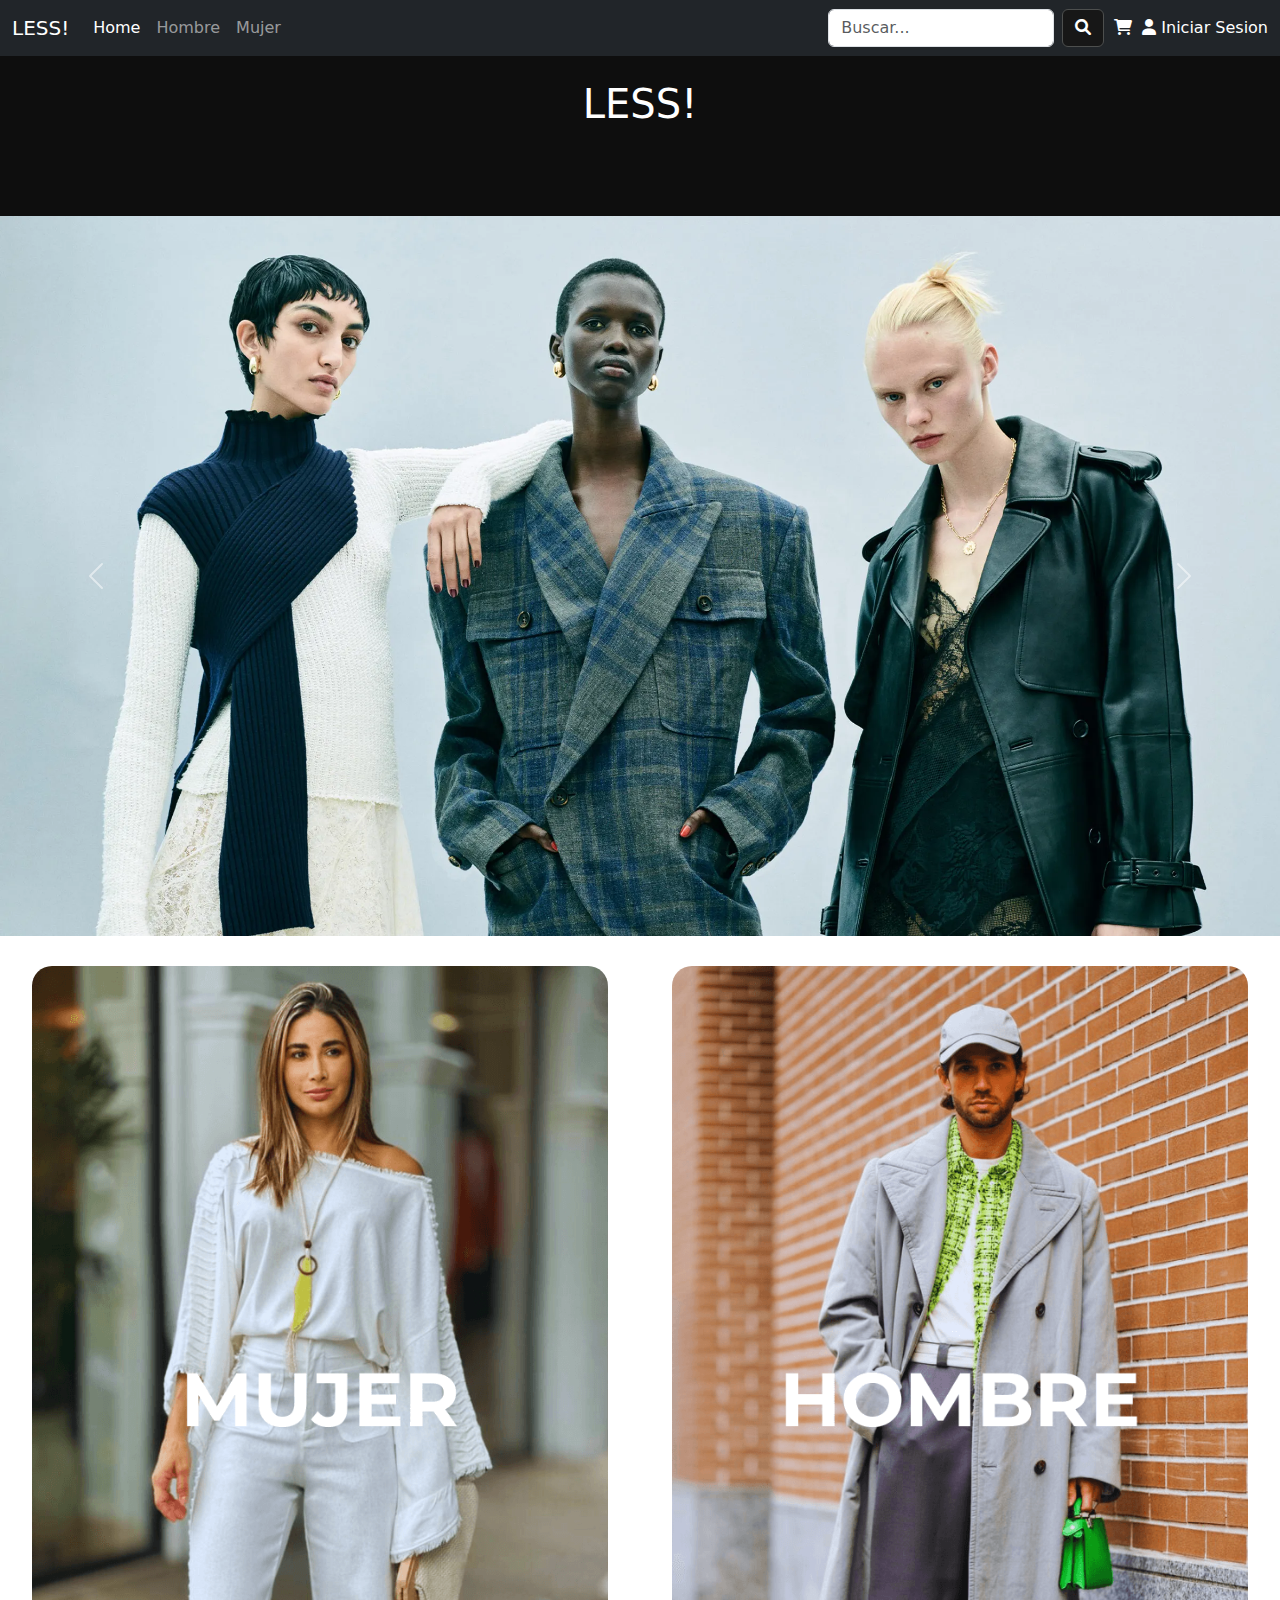
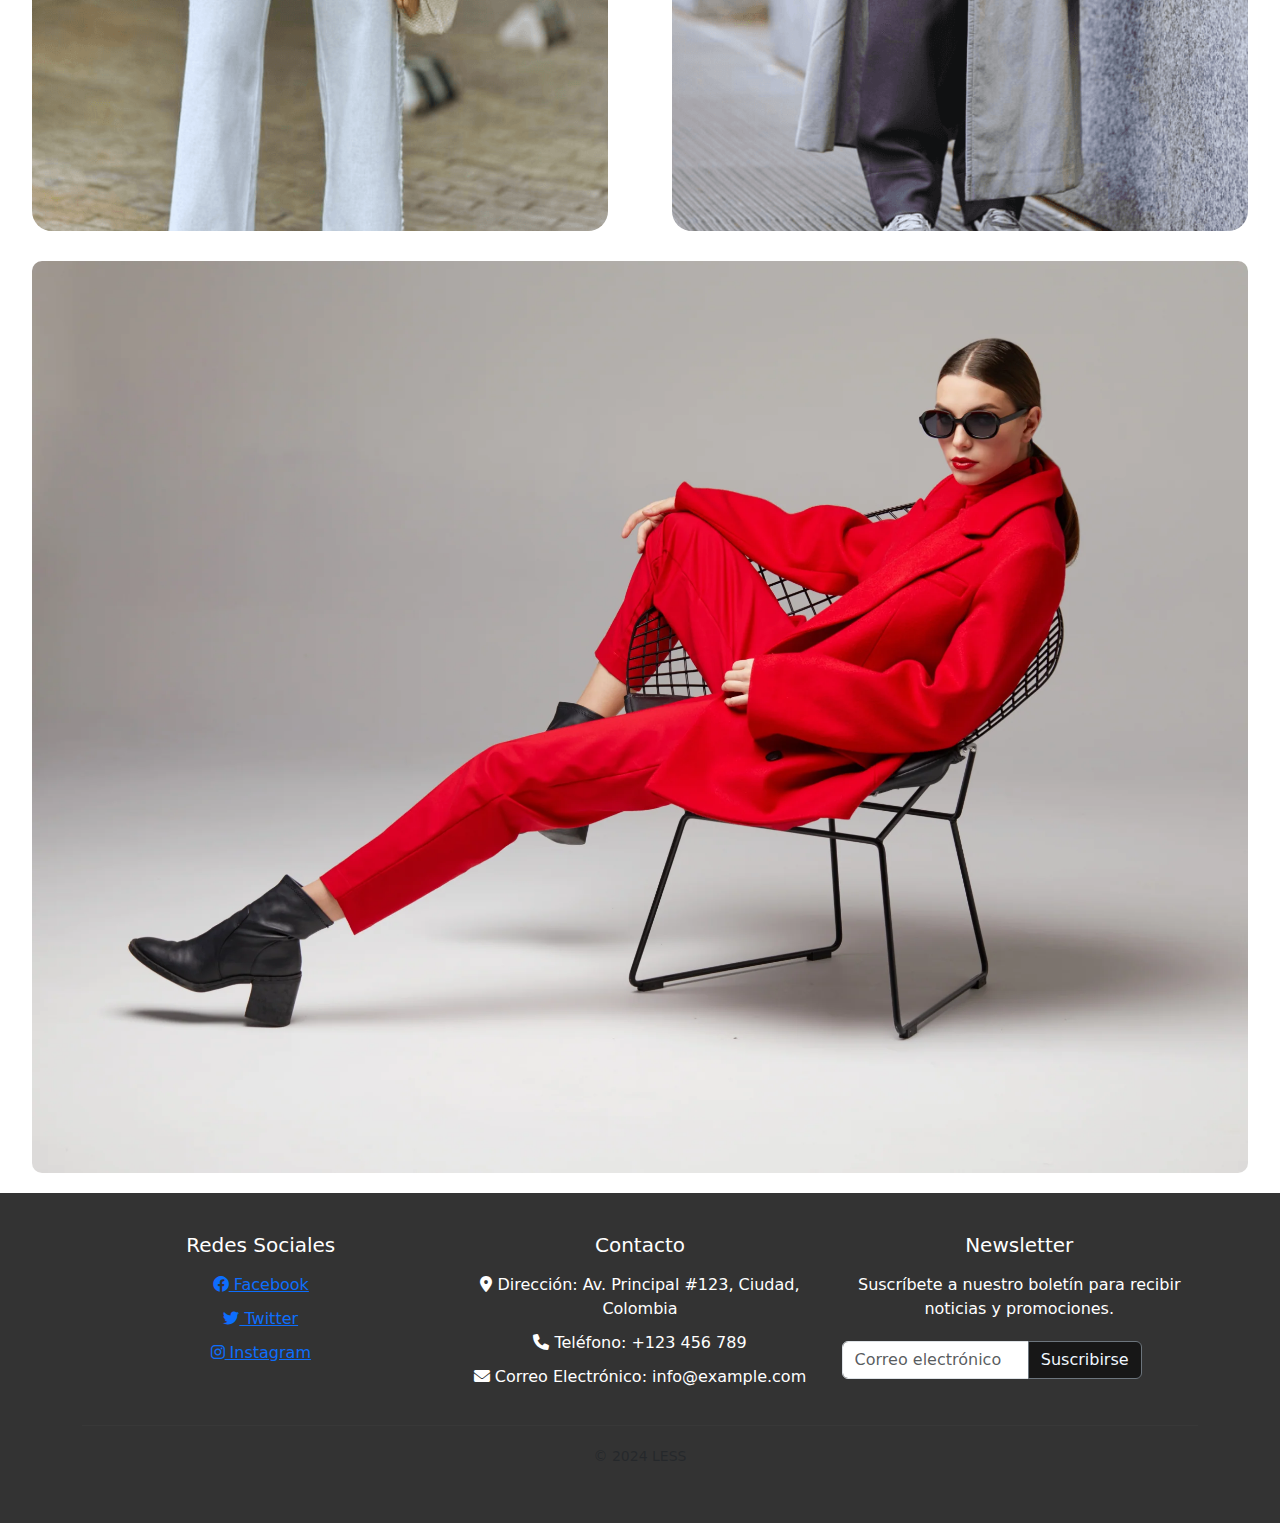
==== index.html @ f330ec23 "Add Msg Welcome Index" ====
<!DOCTYPE html>
<html lang="es">
<head>
    <meta charset="UTF-8">
    <meta name="viewport" content="width=device-width, initial-scale=1.0">
    <title>LESS</title>
    <link rel="stylesheet" href="styles.css">
    <link rel="stylesheet" href="https://cdnjs.cloudflare.com/ajax/libs/font-awesome/6.0.0-beta3/css/all.min.css">
    <link href="https://cdn.jsdelivr.net/npm/bootstrap@5.1.3/dist/css/bootstrap.min.css" rel="stylesheet">
</head>
<body>

    <nav class="navbar navbar-expand-lg navbar-dark bg-dark fixed-top">
        <div class="container-fluid">
            <a class="navbar-brand" href="index.html">LESS!</a>
            <div class="nav-icons d-flex d-lg-none">
                <a href="#" class="nav-link"><i class="fas fa-shopping-cart"></i></a>
                <a href="#" class="nav-link" data-bs-toggle="modal" data-bs-target="#userModal"><i class="fas fa-user"></i></a>
            </div>
            <button class="navbar-toggler" type="button" data-bs-toggle="collapse" data-bs-target="#navbarNavAltMarkup" aria-controls="navbarNavAltMarkup" aria-expanded="false" aria-label="Toggle navigation">
                <span class="navbar-toggler-icon"></span>
            </button>
            <div class="collapse navbar-collapse justify-content-between align-items-center" id="navbarNavAltMarkup">
                <div class="navbar-nav">
                    <a class="nav-link active" aria-current="page" href="index.html">Home</a>
                    <a class="nav-link" href="categorias/hombre.html">Hombre</a>
                    <a class="nav-link" href="categorias/mujer.html">Mujer</a>
                </div>
                <form class="d-flex my-2 my-lg-0 ms-auto">
                    <input class="form-control me-2" type="search" placeholder="Buscar..." aria-label="Search">
                    <button class="btn btn-outline-success" type="submit"><i class="fas fa-search"></i></button>
                </form>
                <div class="nav-icons d-none d-lg-flex">
                    <a href="#" class="nav-link"><i class="fas fa-shopping-cart"></i></a>
                    <!--<a href="#" class="nav-link" data-bs-toggle="modal" data-bs-target="#userModal"><i class="fas fa-user"></i></a>-->
                    <a href="login/login.html" class="nav-link" id="loggIn"><i class="fas fa-user"></i> Iniciar Sesion</a>
                    <a href="login/login.html" class="nav-link" style="display: none;" id="logOut"><i class="fa-solid fa-right-from-bracket"></i> Cerrar Sesion</a>
                </div>
            </div>
        </div>
    </nav>
    <div class="banner">
        <h1>LESS!</h1>
        <h3 id="mensaje" style="display: none;"></h3>
    </div>

    <div id="carouselExampleAutoplaying" class="carousel slide" data-bs-ride="carousel">
        <div class="carousel-inner">
          <div class="carousel-item active">
            <img src="assets/img/carrousel1.webp" class="d-block w-100" alt="...">
          </div>
          <div class="carousel-item">
            <img src="assets/img/carrousel2.jpeg" class="d-block w-100" alt="...">
          </div>
          <div class="carousel-item">
            <img src="assets/img/carrousel3.webp" class="d-block w-100" alt="...">
          </div>
        </div>
        <button class="carousel-control-prev" type="button" data-bs-target="#carouselExampleAutoplaying" data-bs-slide="prev">
          <span class="carousel-control-prev-icon" aria-hidden="true"></span>
          <span class="visually-hidden">Previous</span>
        </button>
        <button class="carousel-control-next" type="button" data-bs-target="#carouselExampleAutoplaying" data-bs-slide="next">
          <span class="carousel-control-next-icon" aria-hidden="true"></span>
          <span class="visually-hidden">Next</span>
        </button>
      </div>

    <div class="containers">
        <a href="categorias/mujer.html"><img src="assets/img/Woman.png" alt="Imagen 1"></a>
        <a href="categorias/hombre.html"><img src="assets/img/Man.png" alt="Imagen 2"></a>
    </div>

    <div class="bottom-image">
        <img src="assets/img/banner2.webp" alt="Imagen Inferior">
    </div>

    <!-- Footer -->
    <footer class="footer">
        <div class="container text-center text-white">
            <div class="row">
                <div class="col-md-4">
                    <h5>Redes Sociales</h5>
                    <ul class="list-unstyled">
                        <li><a href="#"><i class="fab fa-facebook"></i> Facebook</a></li>
                        <li><a href="#"><i class="fab fa-twitter"></i> Twitter</a></li>
                        <li><a href="#"><i class="fab fa-instagram"></i> Instagram</a></li>
                    </ul>
                </div>
                <div class="col-md-4">
                    <h5>Contacto</h5>
                    <ul class="list-unstyled">
                        <li><i class="fas fa-map-marker-alt"></i> Dirección: Av. Principal #123, Ciudad, Colombia</li>
                        <li><i class="fas fa-phone"></i> Teléfono: +123 456 789</li>
                        <li><i class="fas fa-envelope"></i> Correo Electrónico: info@example.com</li>
                    </ul>
                </div>
                <div class="col-md-4">
                    <h5>Newsletter</h5>
                    <p>Suscríbete a nuestro boletín para recibir noticias y promociones.</p>
                    <form action="#" method="post">
                        <div class="input-group mb-3">
                            <input type="email" class="form-control" placeholder="Correo electrónico" aria-label="Correo electrónico" aria-describedby="button-addon2">
                            <button class="btn btn-outline-secondary" type="submit" id="button-addon2">Suscribirse</button>
                        </div>
                    </form>
                </div>
            </div>
            <hr>
            <p class="text-muted"> © 2024 LESS</p>
        </div>
    </footer>

    <script src="https://cdn.jsdelivr.net/npm/@popperjs/core@2.10.2/dist/umd/popper.min.js"></script>
    <script src="https://cdn.jsdelivr.net/npm/bootstrap@5.1.3/dist/js/bootstrap.min.js"></script>
    <script src="script.js"></script>


</body>
</html>
---- styles.css ----
body {
    font-family: Arial, sans-serif;
    margin: 0;
    padding: 0;
}

.modal-right .modal-dialog {
    position: fixed;
    right: 0;
    top: 0;
    bottom: 0;
    margin: 0;
    display: flex;
    flex-direction: column;
    max-width: 300px;
}
.modal-right .modal-content {
    height: 100%;
    border: 0;
    border-radius: 0;
}
.modal-right .modal-body {
    overflow-y: auto;
}

.btn{
    background-color: #171717 !important;
    color: aliceblue !important;

}

.btn:hover{
    background-color: #333 !important;
}


.banner {
    background-color: #0e0e0e;
    color: white;
    text-align: center;
    padding: 80px 0;
}

.containers {
    display: flex;
    justify-content: space-around;
    flex-wrap: wrap;
    margin: 20px 0;
}

.containers a {
    width: 45%; /* Ancho máximo para las imágenes en pantallas grandes */
    display: inline-block; /* Evita que los enlaces se comporten como bloques completos */
    text-align: center; /* Centra el contenido dentro de los enlaces */
    margin: 10px 0;
    border-radius: 20px;
}

.containers img {
    width: 100%; /* Asegura que las imágenes ocupen todo el espacio disponible dentro de los enlaces */
    height: auto;
    border-radius: inherit; /* Hereda el borde redondeado del contenedor <a> */
}


.bottom-image {
    text-align: center;
    margin: 20px 0;
}

.bottom-image img {
    width: 95%;
    height: auto;
    border-radius: 10px;
}

/* Estilos para el footer */
.footer {
    background-color: #333;
    color: white;
    padding: 40px 0;
    width: 100%;
}

.footer .container {
    display: flex;
    flex-direction: column;
    align-items: center;
}

.footer h5 {
    font-size: 1.25rem;
    margin-bottom: 1rem;
}

.footer ul {
    list-style: none;
    padding: 0;
}

.footer ul li {
    margin-bottom: 10px;
}

.footer form {
    max-width: 300px;
    margin-top: 20px;
}

.footer form .btn {
    height: 100%;
}

.footer hr {
    width: 100%;
    border-top: 1px solid rgba(255,255,255,0.1);
    margin: 20px 0;
}

.footer .text-muted {
    font-size: 14px;
}




/* Media Queries para pantallas más pequeñas */
@media (max-width: 768px) {
    .containers img {
        width: 100%;
        margin: 10px 0;
    }

    .bottom-image img {
        width: 100%;
    }

    .containers a {
        width: 100%;
    }

    .nav-icons {
        display: none;
    }

    .form-control, .btn-outline-success {
        display: none;
    }
}

.nav-icons {
    display: flex;
    align-items: center;
}

.nav-icons .nav-link {
    margin-left: 10px;
    color: white; /* Asegura que los iconos sean visibles en el fondo oscuro */
}

.nav-icons .nav-link:hover{
    color: #a4a0a0;
}

.btn-outline-success {
    color: #ffffff !important ;
    border-color: #4d4f4e !important ;
}
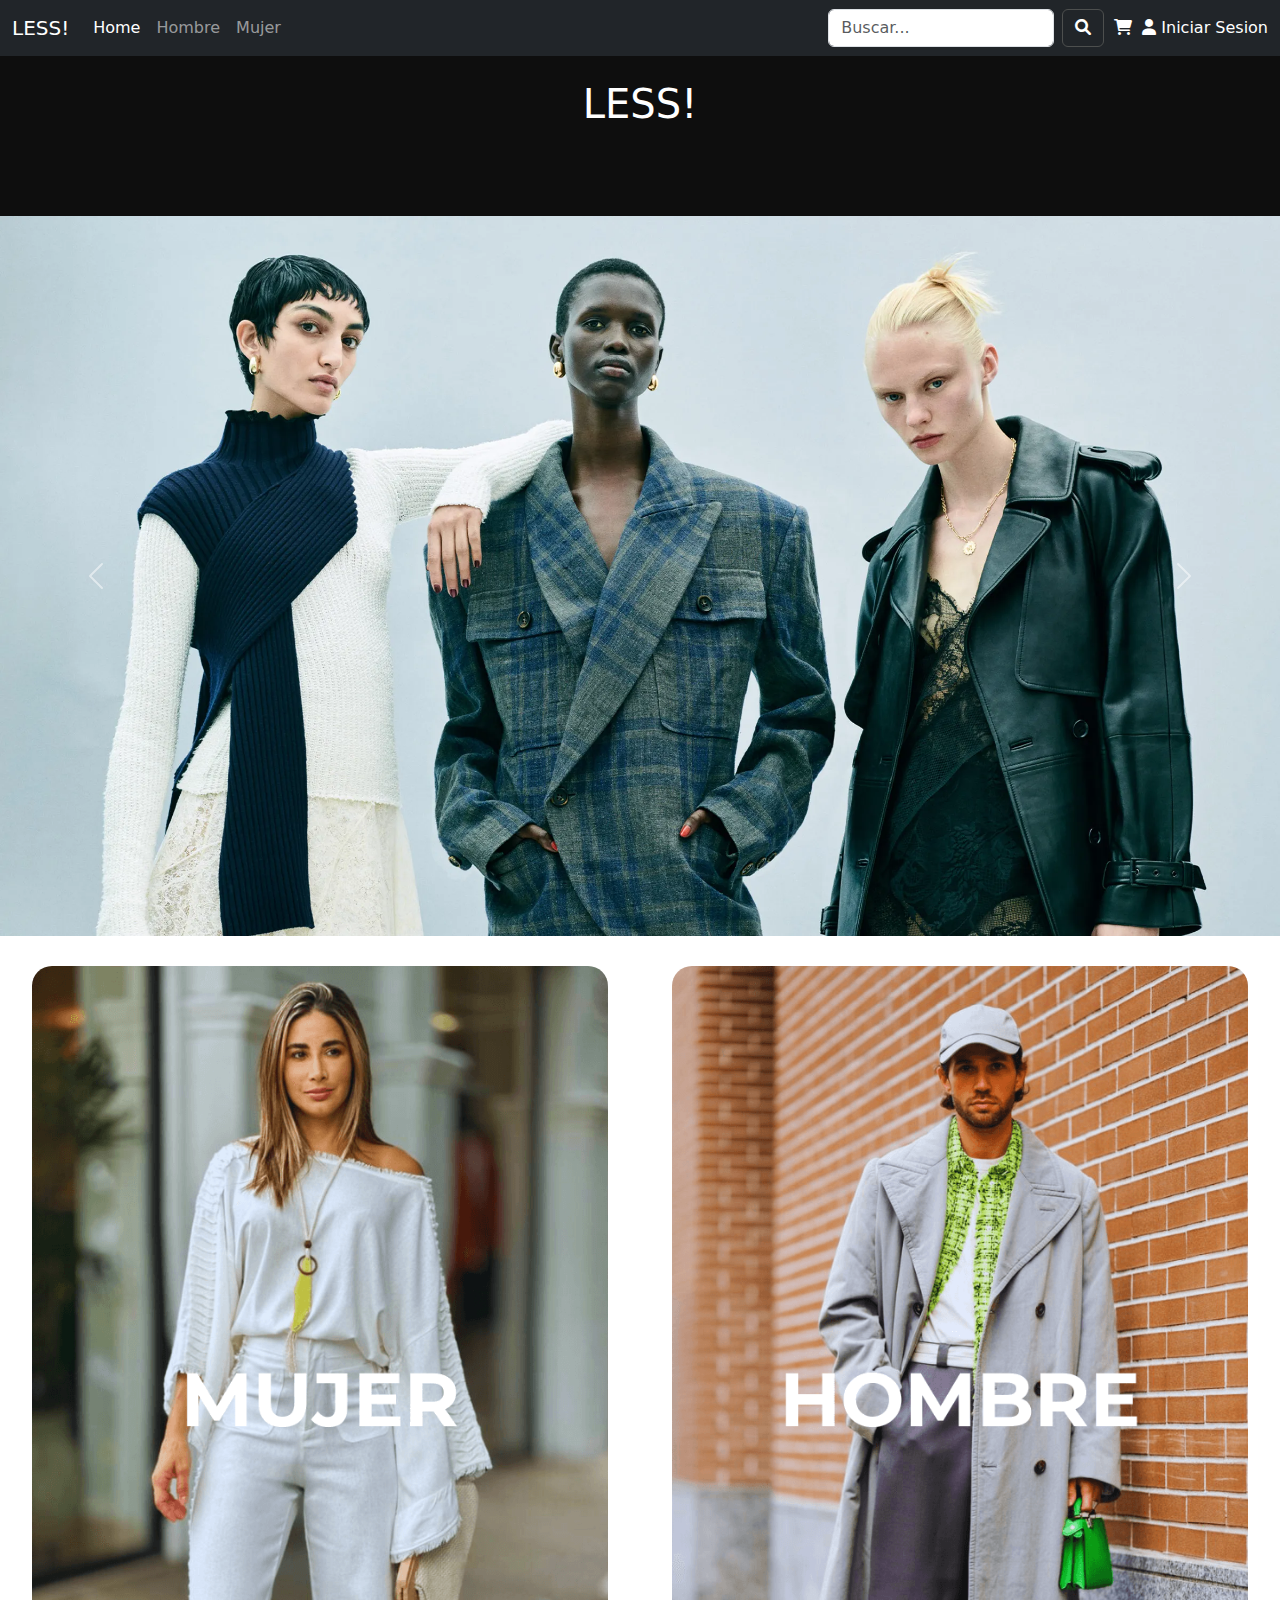
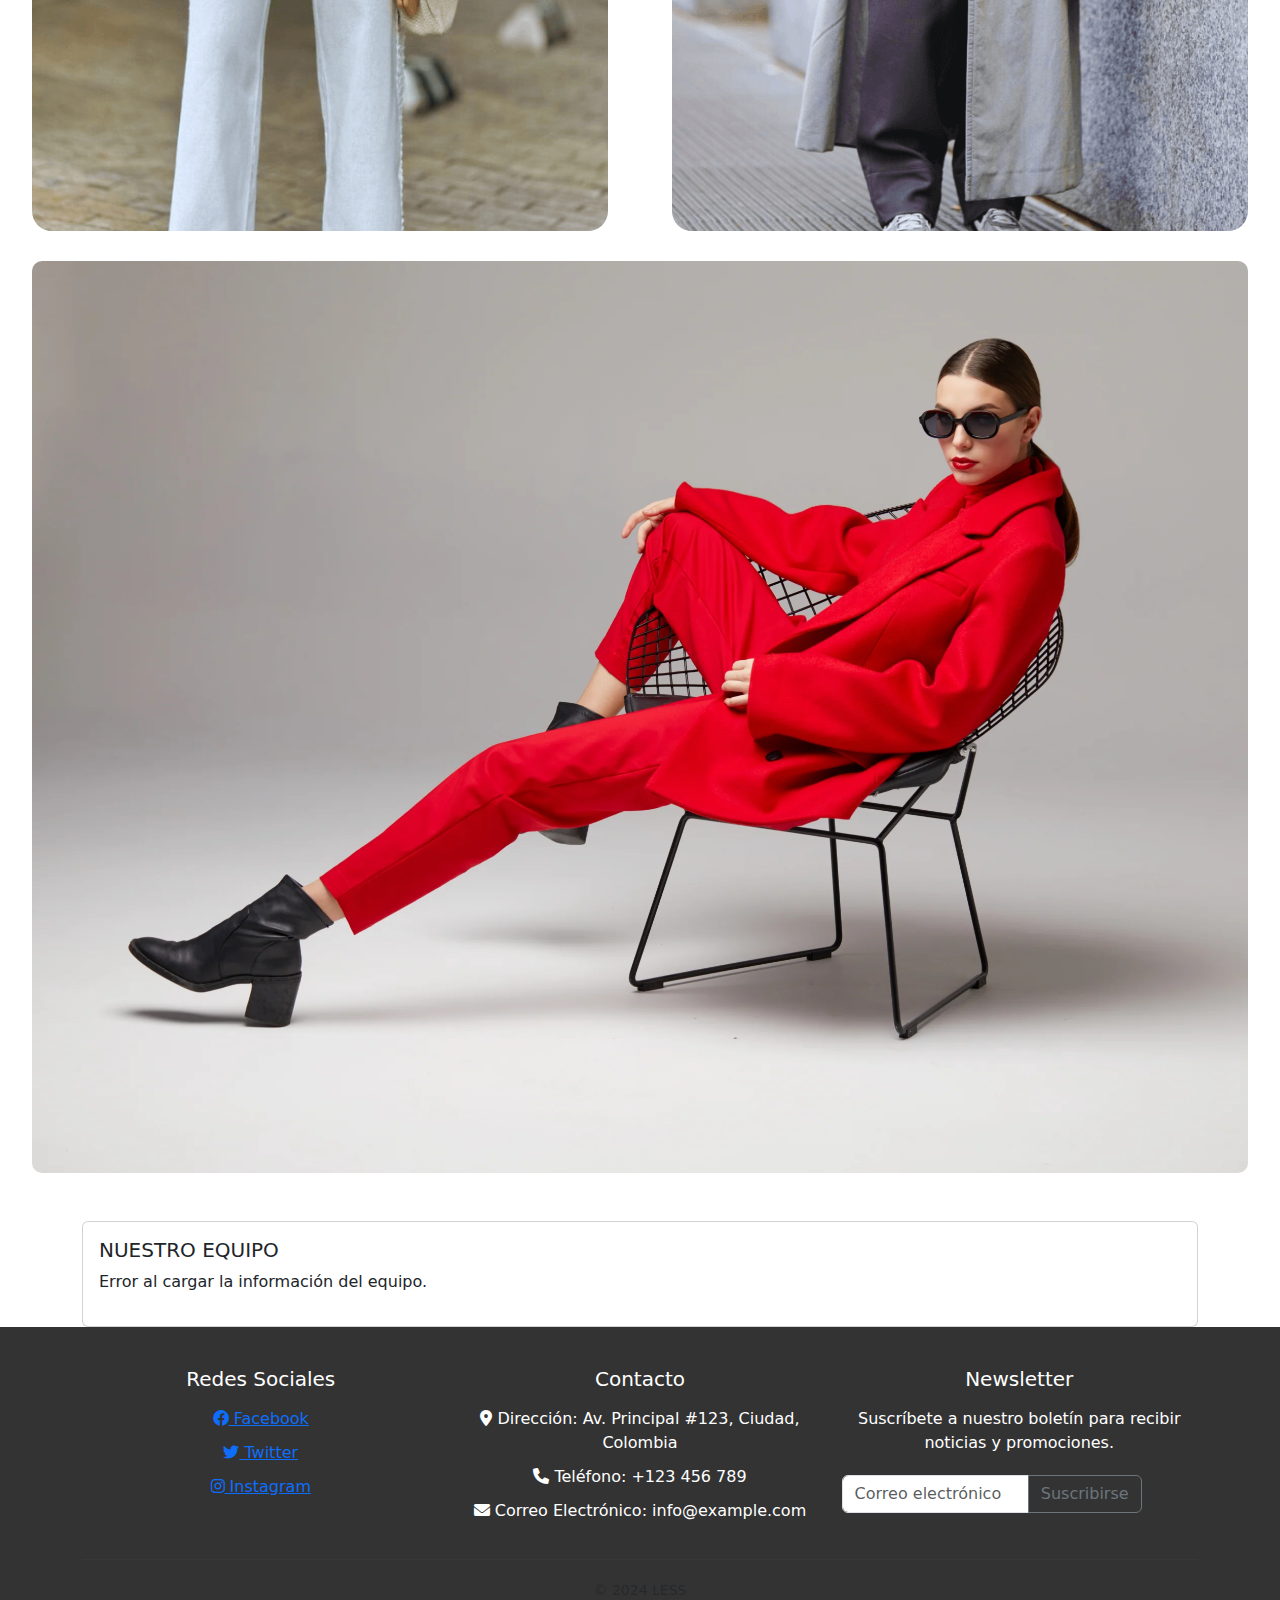
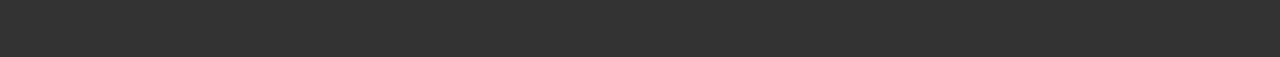
==== commit 55105963: "Add API info LinkendIn" ====
--- a/index.html
+++ b/index.html
@@ -32,9 +32,8 @@
                 </form>
                 <div class="nav-icons d-none d-lg-flex">
                     <a href="#" class="nav-link"><i class="fas fa-shopping-cart"></i></a>
-                    <!--<a href="#" class="nav-link" data-bs-toggle="modal" data-bs-target="#userModal"><i class="fas fa-user"></i></a>-->
                     <a href="login/login.html" class="nav-link" id="loggIn"><i class="fas fa-user"></i> Iniciar Sesion</a>
-                    <a href="login/login.html" class="nav-link" style="display: none;" id="logOut"><i class="fa-solid fa-right-from-bracket"></i> Cerrar Sesion</a>
+                    <a href="#" class="nav-link" style="display: none;" id="logOut"><i class="fa-solid fa-right-from-bracket"></i> Cerrar Sesion</a>
                 </div>
             </div>
         </div>
@@ -73,6 +72,16 @@
 
     <div class="bottom-image">
         <img src="assets/img/banner2.webp" alt="Imagen Inferior">
+    </div>
+
+    <!-- NUESTRO EQUIPO -->
+    <div class="container mt-5">
+        <div class="card">
+            <div class="card-body">
+                <h5 class="card-title">NUESTRO EQUIPO</h5>
+                <div id="team-info"></div>
+            </div>
+        </div>
     </div>
 
     <!-- Footer -->
@@ -114,9 +123,7 @@
     <script src="https://cdn.jsdelivr.net/npm/@popperjs/core@2.10.2/dist/umd/popper.min.js"></script>
     <script src="https://cdn.jsdelivr.net/npm/bootstrap@5.1.3/dist/js/bootstrap.min.js"></script>
     <script src="script.js"></script>
-
+    <script src="team.js"></script>
 
 </body>
 </html>
-
-
--- a/styles.css
+++ b/styles.css
@@ -23,11 +23,11 @@
     overflow-y: auto;
 }
 
-.btn{
+/* .btn{
     background-color: #171717 !important;
     color: aliceblue !important;
 
-}
+} */
 
 .btn:hover{
     background-color: #333 !important;
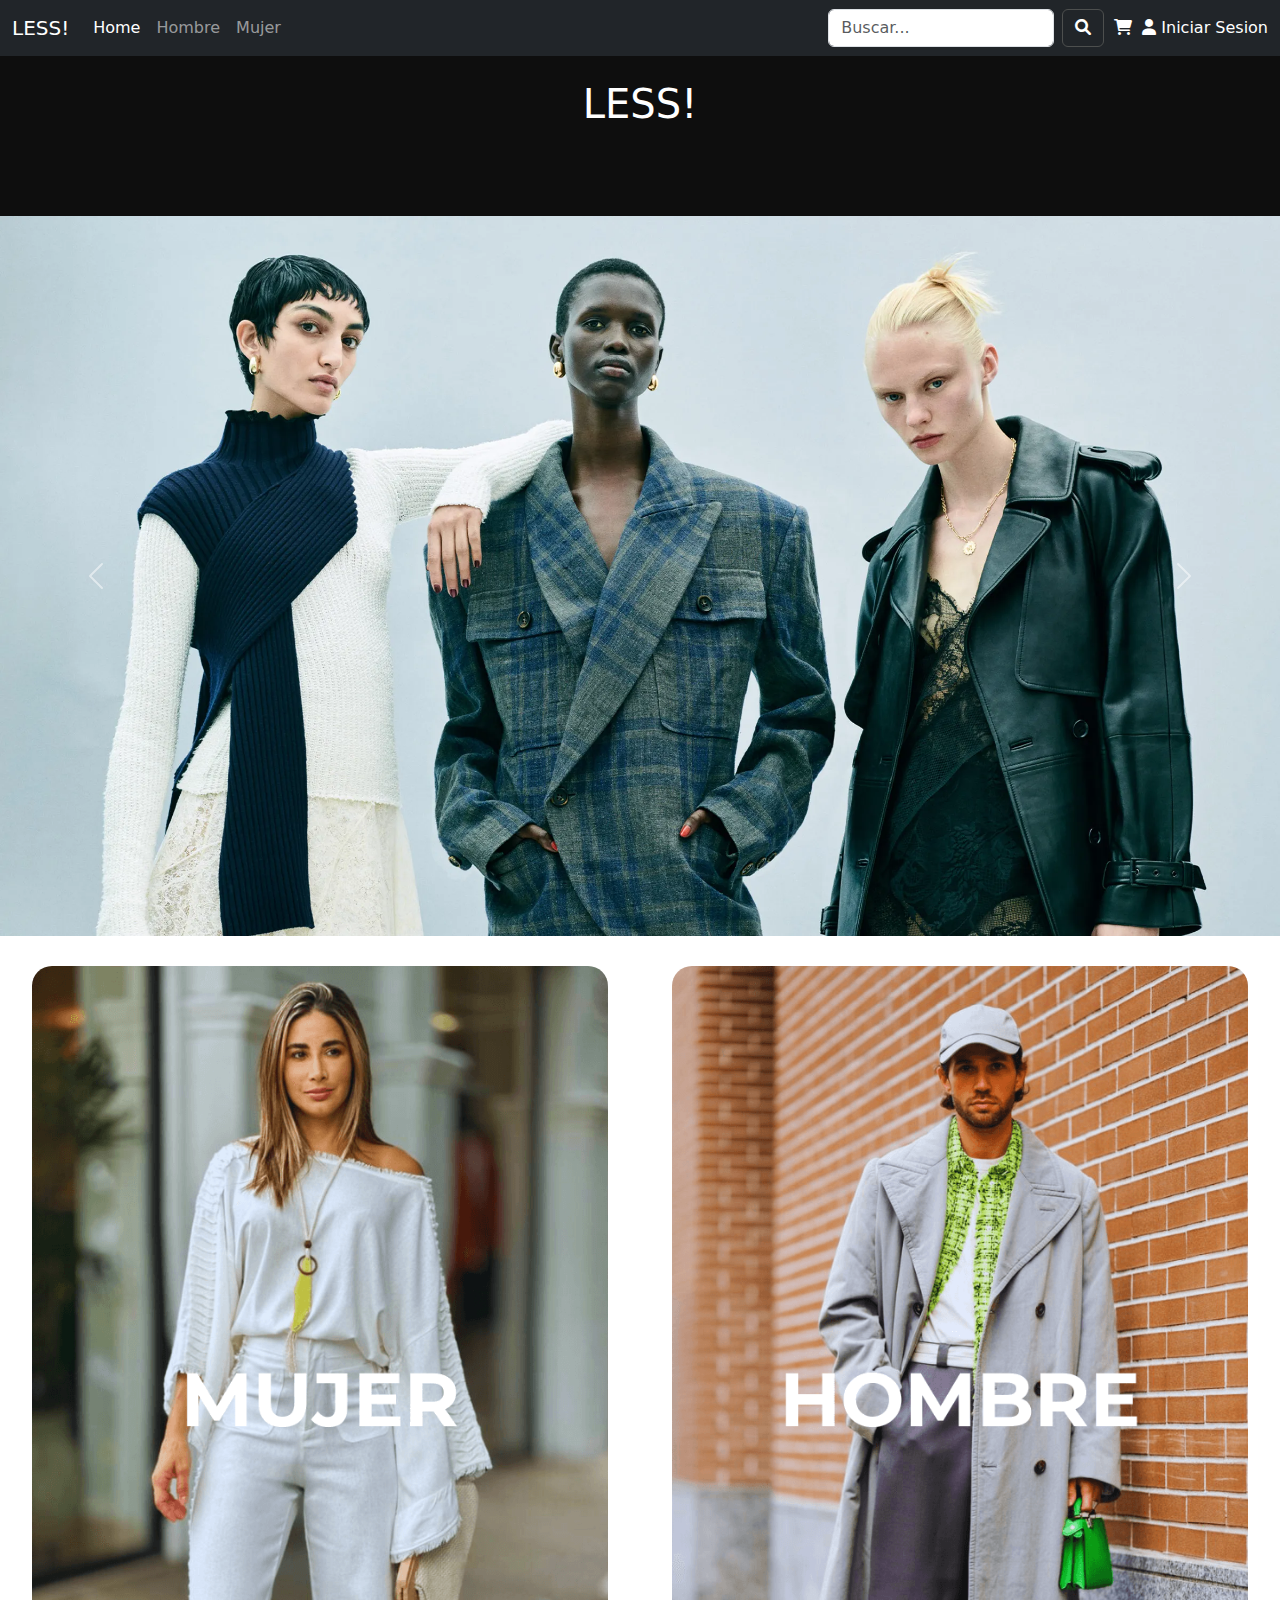
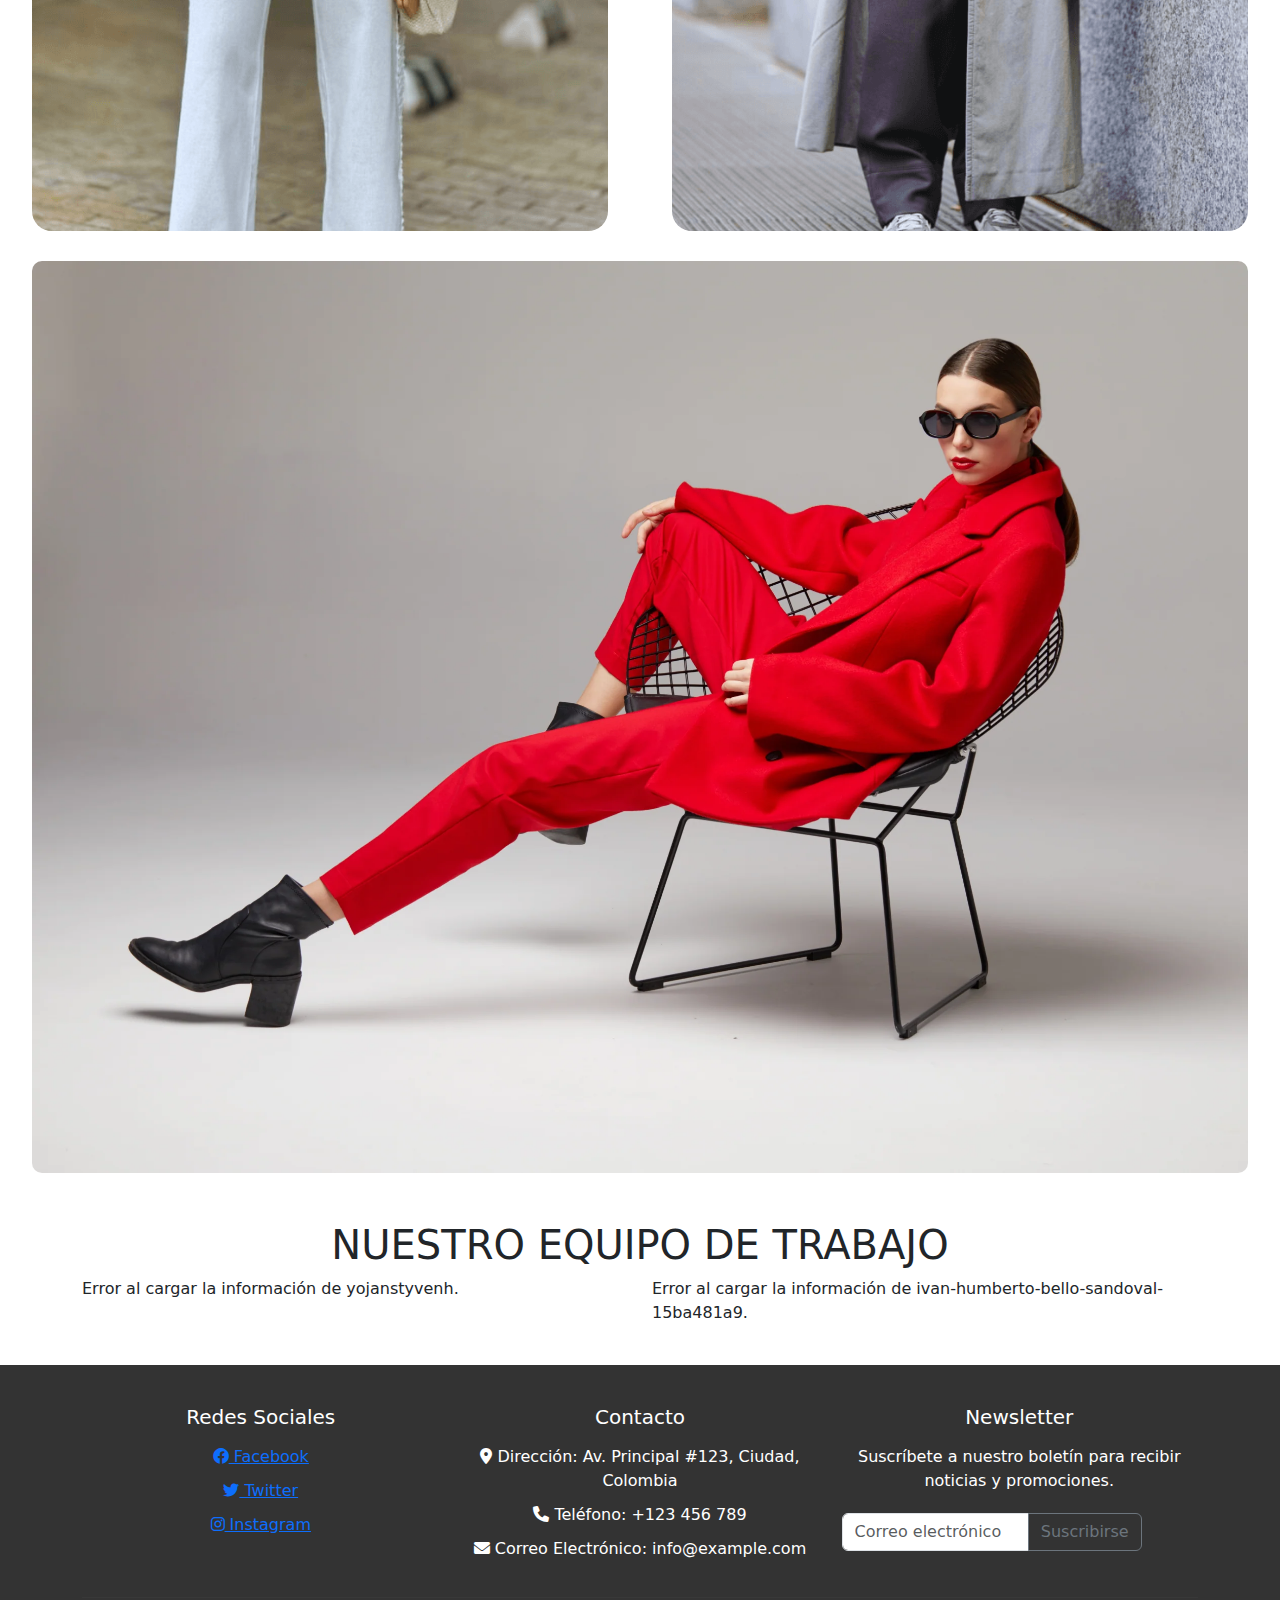
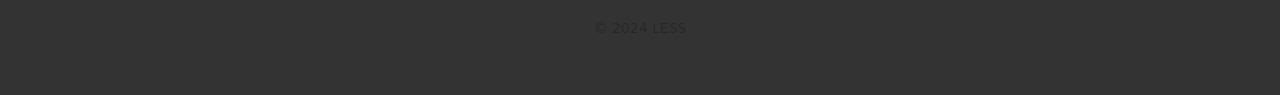
==== commit b1806e7f: "Delete File" ====
--- a/index.html
+++ b/index.html
@@ -74,18 +74,16 @@
         <img src="assets/img/banner2.webp" alt="Imagen Inferior">
     </div>
 
-    <!-- NUESTRO EQUIPO -->
+    
     <div class="container mt-5">
-        <div class="card">
-            <div class="card-body">
-                <h5 class="card-title">NUESTRO EQUIPO</h5>
-                <div id="team-info"></div>
-            </div>
+        <h1 style="text-align: center;">NUESTRO EQUIPO DE TRABAJO</h1>
+        <div class="row" id="team-info">
+            
         </div>
     </div>
 
     <!-- Footer -->
-    <footer class="footer">
+    <br><footer class="footer">
         <div class="container text-center text-white">
             <div class="row">
                 <div class="col-md-4">
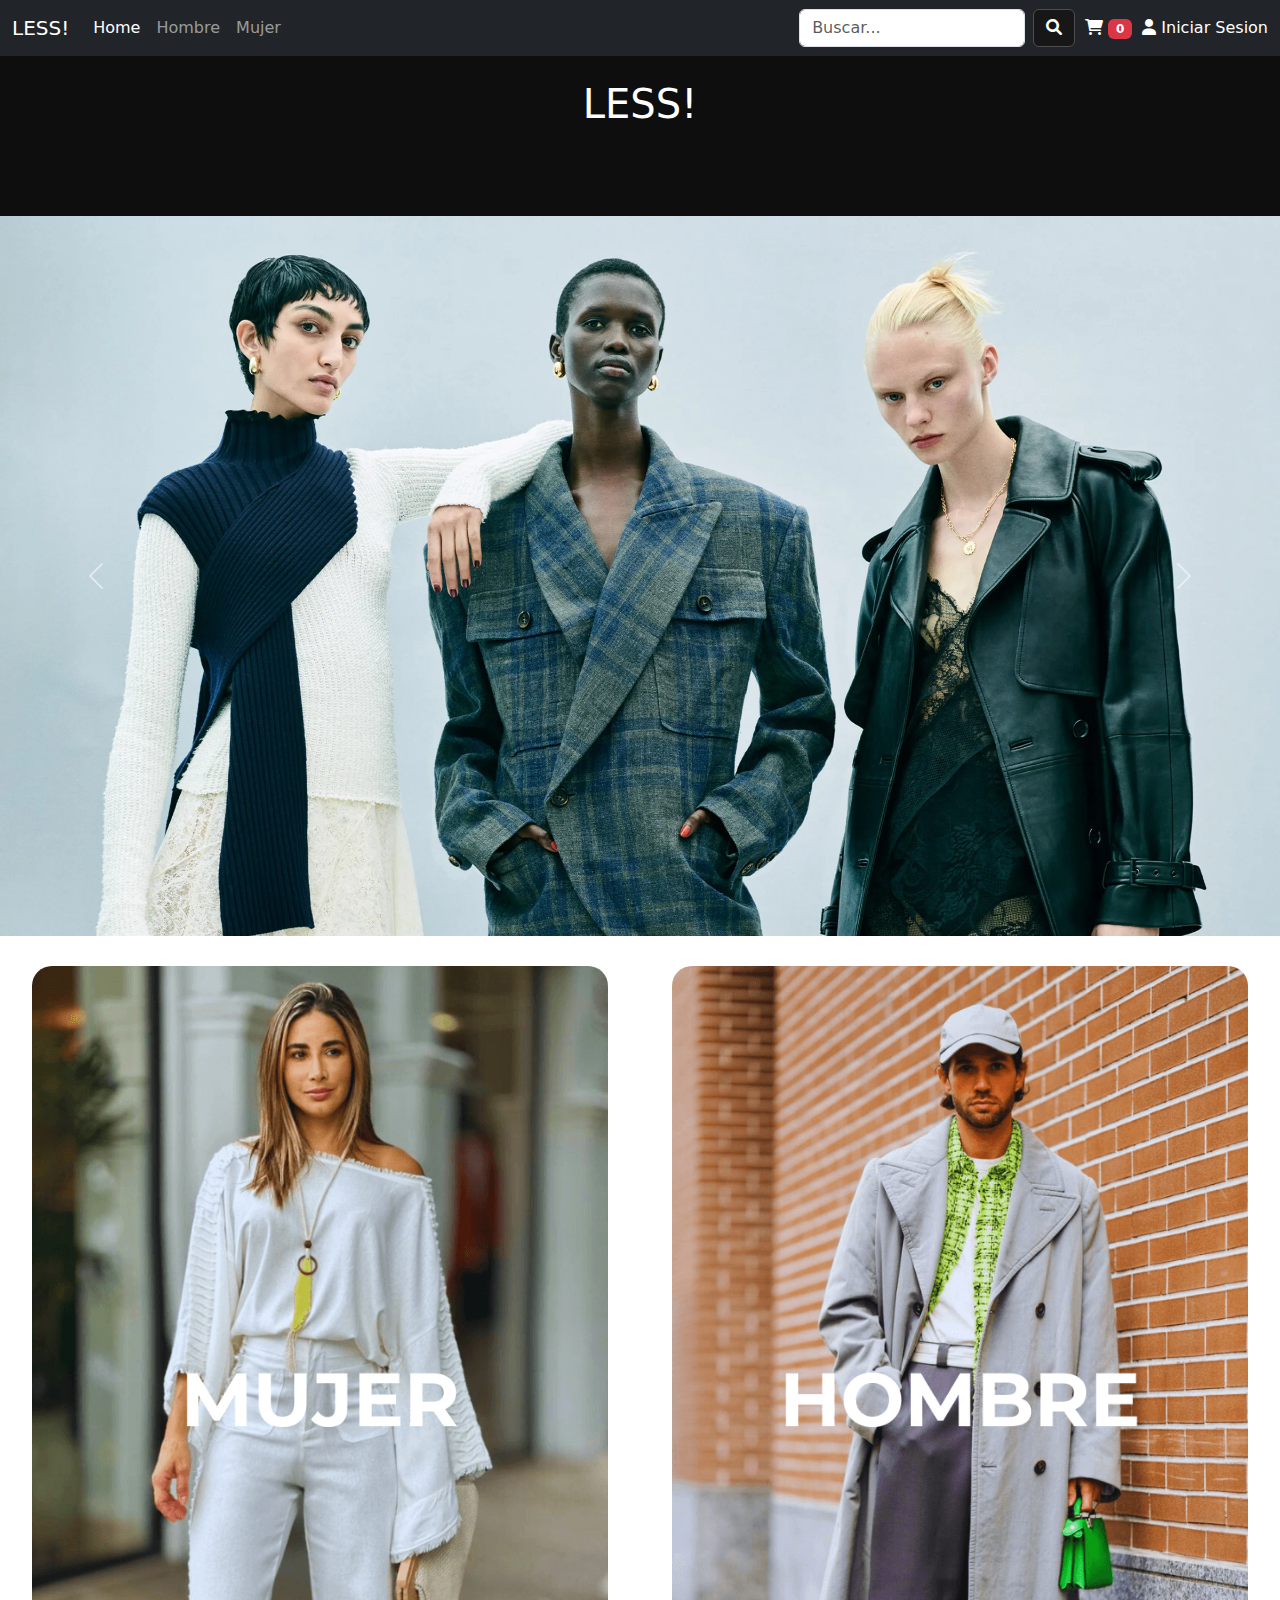
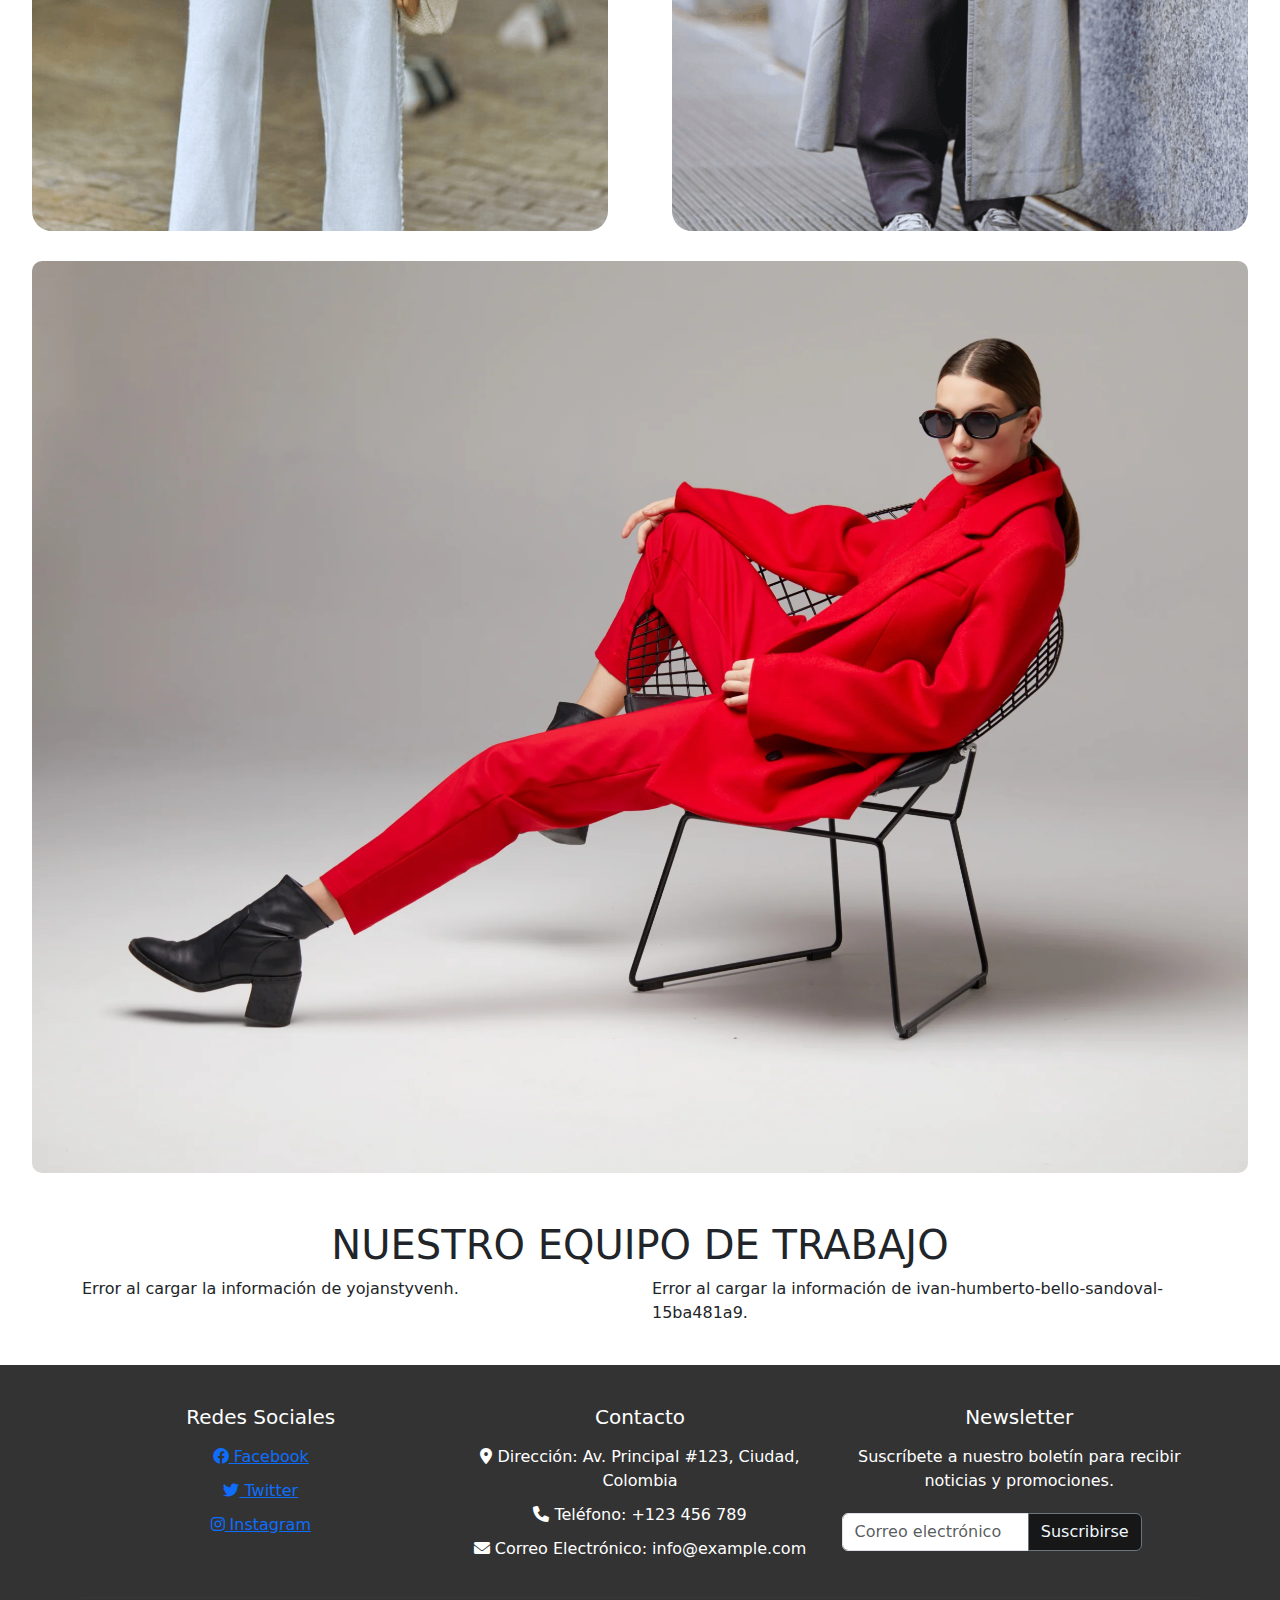
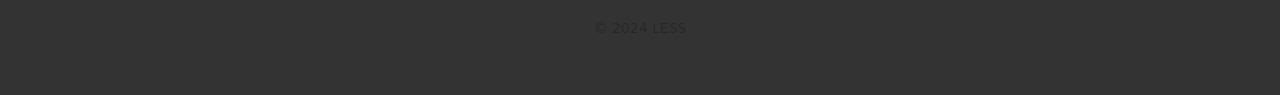
==== commit 0cc02a73: "Nav entre paginas" ====
--- a/index.html
+++ b/index.html
@@ -5,6 +5,7 @@
     <meta name="viewport" content="width=device-width, initial-scale=1.0">
     <title>LESS</title>
     <link rel="stylesheet" href="styles.css">
+    <link rel="stylesheet" href="categorias/hombre.css">
     <link rel="stylesheet" href="https://cdnjs.cloudflare.com/ajax/libs/font-awesome/6.0.0-beta3/css/all.min.css">
     <link href="https://cdn.jsdelivr.net/npm/bootstrap@5.1.3/dist/css/bootstrap.min.css" rel="stylesheet">
 </head>
@@ -31,7 +32,13 @@
                     <button class="btn btn-outline-success" type="submit"><i class="fas fa-search"></i></button>
                 </form>
                 <div class="nav-icons d-none d-lg-flex">
-                    <a href="#" class="nav-link"><i class="fas fa-shopping-cart"></i></a>
+                    <div class="nav-icons d-none d-lg-flex header-cart">
+                        <a href="categorias/cart.html" class="nav-link header-cart">
+                            <i class="fas fa-shopping-cart"></i>
+                            <span id="cart-counter" class="badge bg-danger">0</span>
+                        </a>
+                        <div class="cart-content-wraper" id="cart-content-wraper"></div>
+                    </div>
                     <a href="login/login.html" class="nav-link" id="loggIn"><i class="fas fa-user"></i> Iniciar Sesion</a>
                     <a href="#" class="nav-link" style="display: none;" id="logOut"><i class="fa-solid fa-right-from-bracket"></i> Cerrar Sesion</a>
                 </div>
@@ -120,8 +127,11 @@
 
     <script src="https://cdn.jsdelivr.net/npm/@popperjs/core@2.10.2/dist/umd/popper.min.js"></script>
     <script src="https://cdn.jsdelivr.net/npm/bootstrap@5.1.3/dist/js/bootstrap.min.js"></script>
+    
+    <script src="categorias/carrito.js"></script>
     <script src="script.js"></script>
     <script src="team.js"></script>
 
+
 </body>
 </html>
--- a/categorias/hombre.css
+++ b/categorias/hombre.css
@@ -0,0 +1,246 @@
+body {
+    font-family: Arial, sans-serif;
+    margin: 0;
+    padding: 0;
+}
+
+.modal-right .modal-dialog {
+  position: fixed;
+  right: 0;
+  top: 0;
+  bottom: 0;
+  margin: 0;
+  display: flex;
+  flex-direction: column;
+  max-width: 300px;
+}
+.modal-right .modal-content {
+  height: 100%;
+  border: 0;
+  border-radius: 0;
+}
+.modal-right .modal-body {
+  overflow-y: auto;
+}
+
+.btn{
+  background-color: #171717 !important;
+  color: aliceblue !important;
+
+}
+
+.btn:hover{
+  background-color: #333 !important;
+}
+
+.banner {
+    background-color: #0e0e0e;
+    color: white;
+    text-align: center;
+    padding: 80px 0;
+}
+
+
+.flex-container {
+    display: flex;
+    flex-wrap: wrap;
+    justify-content: space-around; 
+    margin: 0 80px; 
+  }
+  
+  .cards {
+    width: calc(33.33% - 20px); 
+    margin-bottom: 20px;
+  }
+  
+  .cards img {
+    width: 100%;
+    height: auto;
+  }
+  
+  .cards-body {
+    padding: 20px;
+  }
+  
+  .cards-title {
+    font-size: 18px;
+    margin-bottom: 10px;
+  }
+  
+  .cards-text {
+    font-size: 16px;
+    color: #888;
+    margin-bottom: 15px;
+  }
+  
+  .button {
+    display: inline-block;
+    padding: 10px 20px;
+    text-decoration: none;
+    background-color: #090909;
+    color: #fff;
+    border: none;
+    border-radius: 5px;
+    cursor: pointer;
+    transition: background-color 0.3s ease;
+  }
+  
+  .button-primary {
+    background-color: #0d0d0e;
+  }
+  
+  .button:hover {
+    background-color: #54565a;
+    color: #fff;
+  }
+  
+  .title{
+    text-align: center;
+    margin-bottom: 30px;
+  }
+
+  /* Estilos para el footer */
+.footer {
+    background-color: #333;
+    color: white;
+    padding: 40px 0;
+    width: 100%;
+}
+
+.footer .container {
+    display: flex;
+    flex-direction: column;
+    align-items: center;
+}
+
+.footer h5 {
+    font-size: 1.25rem;
+    margin-bottom: 1rem;
+}
+
+.footer ul {
+    list-style: none;
+    padding: 0;
+}
+
+.footer ul li {
+    margin-bottom: 10px;
+}
+
+.footer form {
+    max-width: 300px;
+    margin-top: 20px;
+}
+
+.footer form .btn {
+    height: 100%;
+}
+
+.footer hr {
+    width: 100%;
+    border-top: 1px solid rgba(255,255,255,0.1);
+    margin: 20px 0;
+}
+
+.footer .text-muted {
+    font-size: 14px;
+}
+
+
+
+  
+/* Media Queries para pantallas más pequeñas */
+@media (max-width: 768px) {
+
+    .bottom-image img {
+        width: 100%;
+    }
+
+    .nav-icons {
+        display: none;
+    }
+
+    .form-control, .btn-outline-success {
+        display: none;
+    }
+    .flex-container {
+        flex-direction: column;
+        align-items: center; 
+        margin: 0; 
+      }
+    
+      .cards {
+        width: calc(100% - 40px); 
+        margin: 0 20px 20px; 
+      }
+    }
+
+
+.nav-icons {
+    display: flex;
+    align-items: center;
+}
+
+.nav-icons .nav-link {
+    margin-left: 10px;
+    color: white; /* Asegura que los iconos sean visibles en el fondo oscuro */
+}
+
+.nav-icons .nav-link:hover{
+    color: #a4a0a0;
+}
+
+.btn-outline-success {
+    color: #ffffff !important ;
+    border-color: #4d4f4e !important ;
+}
+
+.header-cart {
+  position: relative;
+  display: inline-block;
+}
+.cart-content-wraper {
+  display: none;
+  top: 40px;
+  position: absolute;
+  right: 0;
+  background-color: white;
+  border: 1px solid #ccc;
+  width: 300px;
+  z-index: 1000;
+  box-shadow: 0 4px 8px rgba(0,0,0,0.1);
+  max-height: 300px; /* Ajusta la altura según sea necesario */
+    overflow-y: auto;
+}
+.cart-single-wraper {
+  display: flex;
+  padding: 10px;
+  border-bottom: 1px solid #eee;
+}
+.cart-img img {
+  width: 50px;
+  height: 50px;
+}
+.cart-content {
+  flex: 1;
+  padding-left: 10px;
+}
+.cart-content .cart-name a {
+  font-size: 14px;
+  color: #333;
+}
+.cart-content .cart-price {
+  font-size: 12px;
+  color: #999;
+}
+.cart-qty span {
+  font-size: 12px;
+  color: #999;
+}
+.cart-subtotal, .cart-check-btn {
+  padding: 10px;
+}
+.cart-check-btn {
+  display: flex;
+  justify-content: space-between;
+}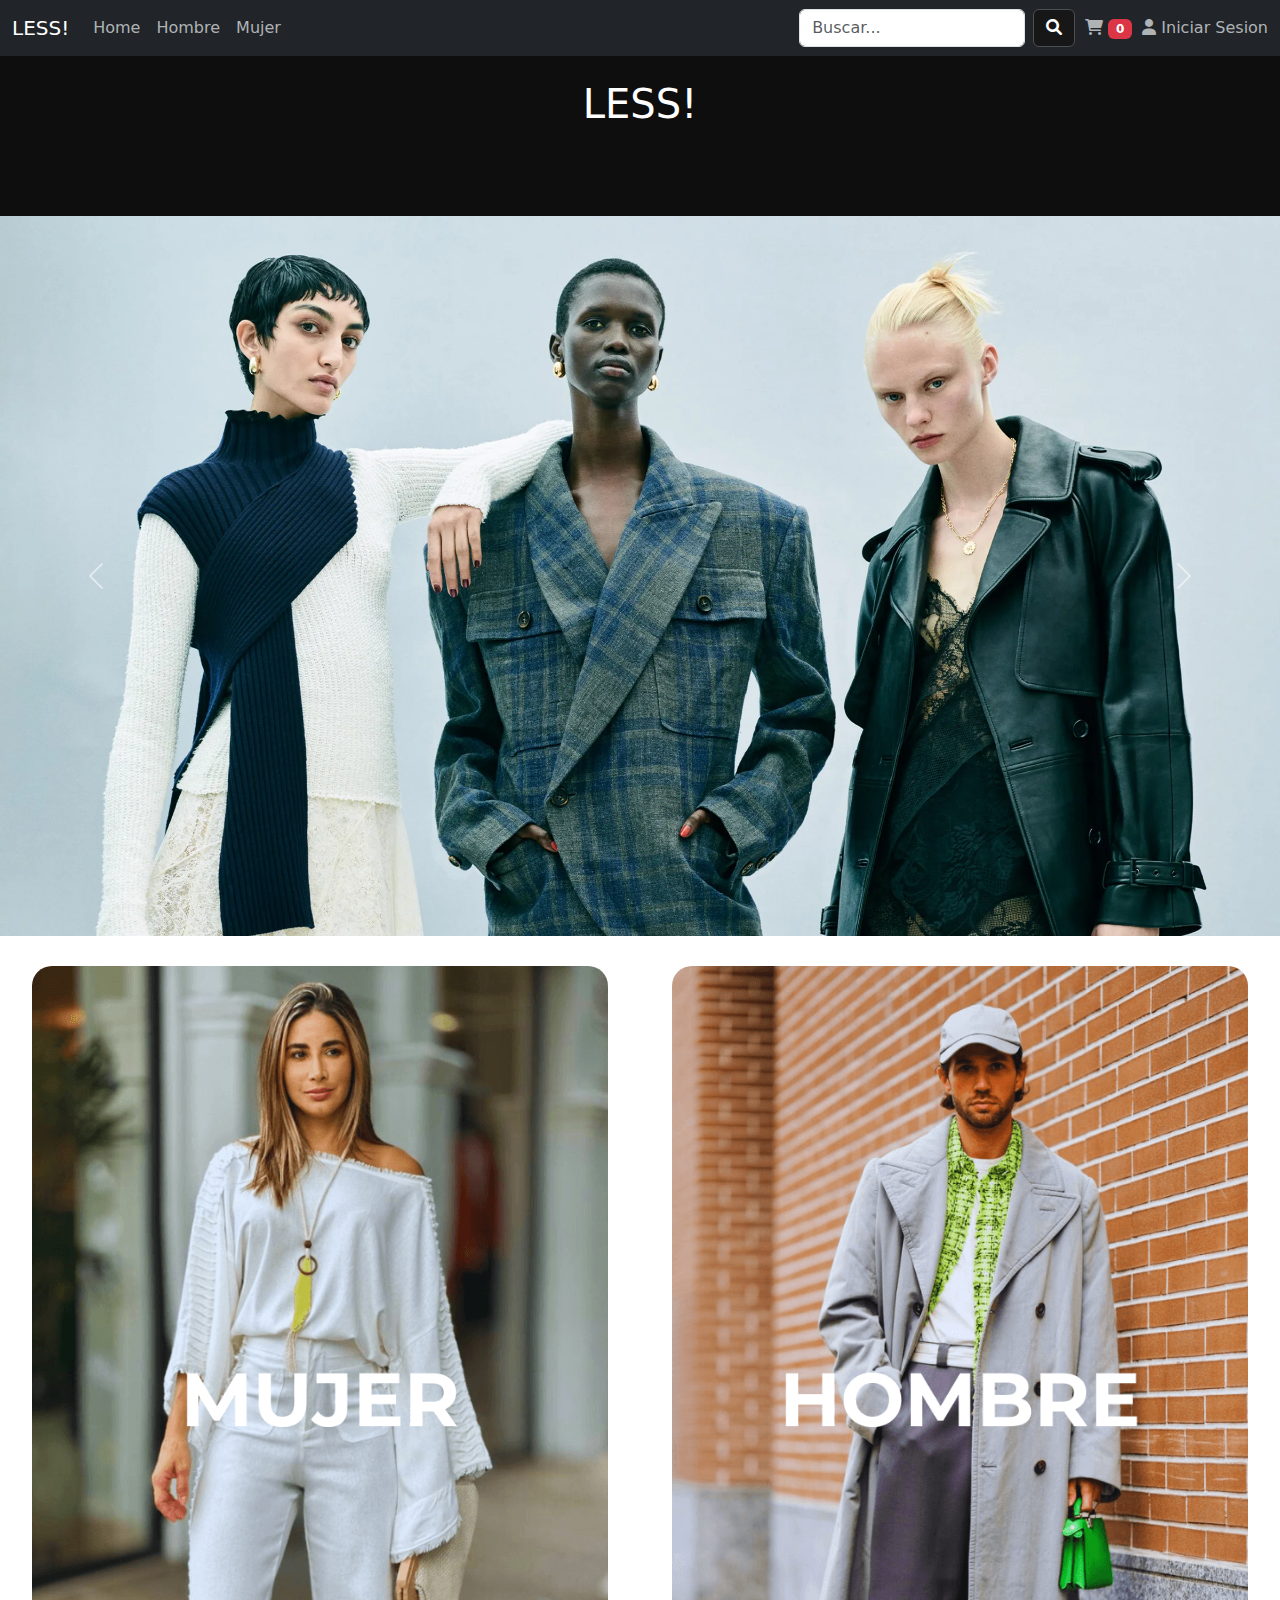
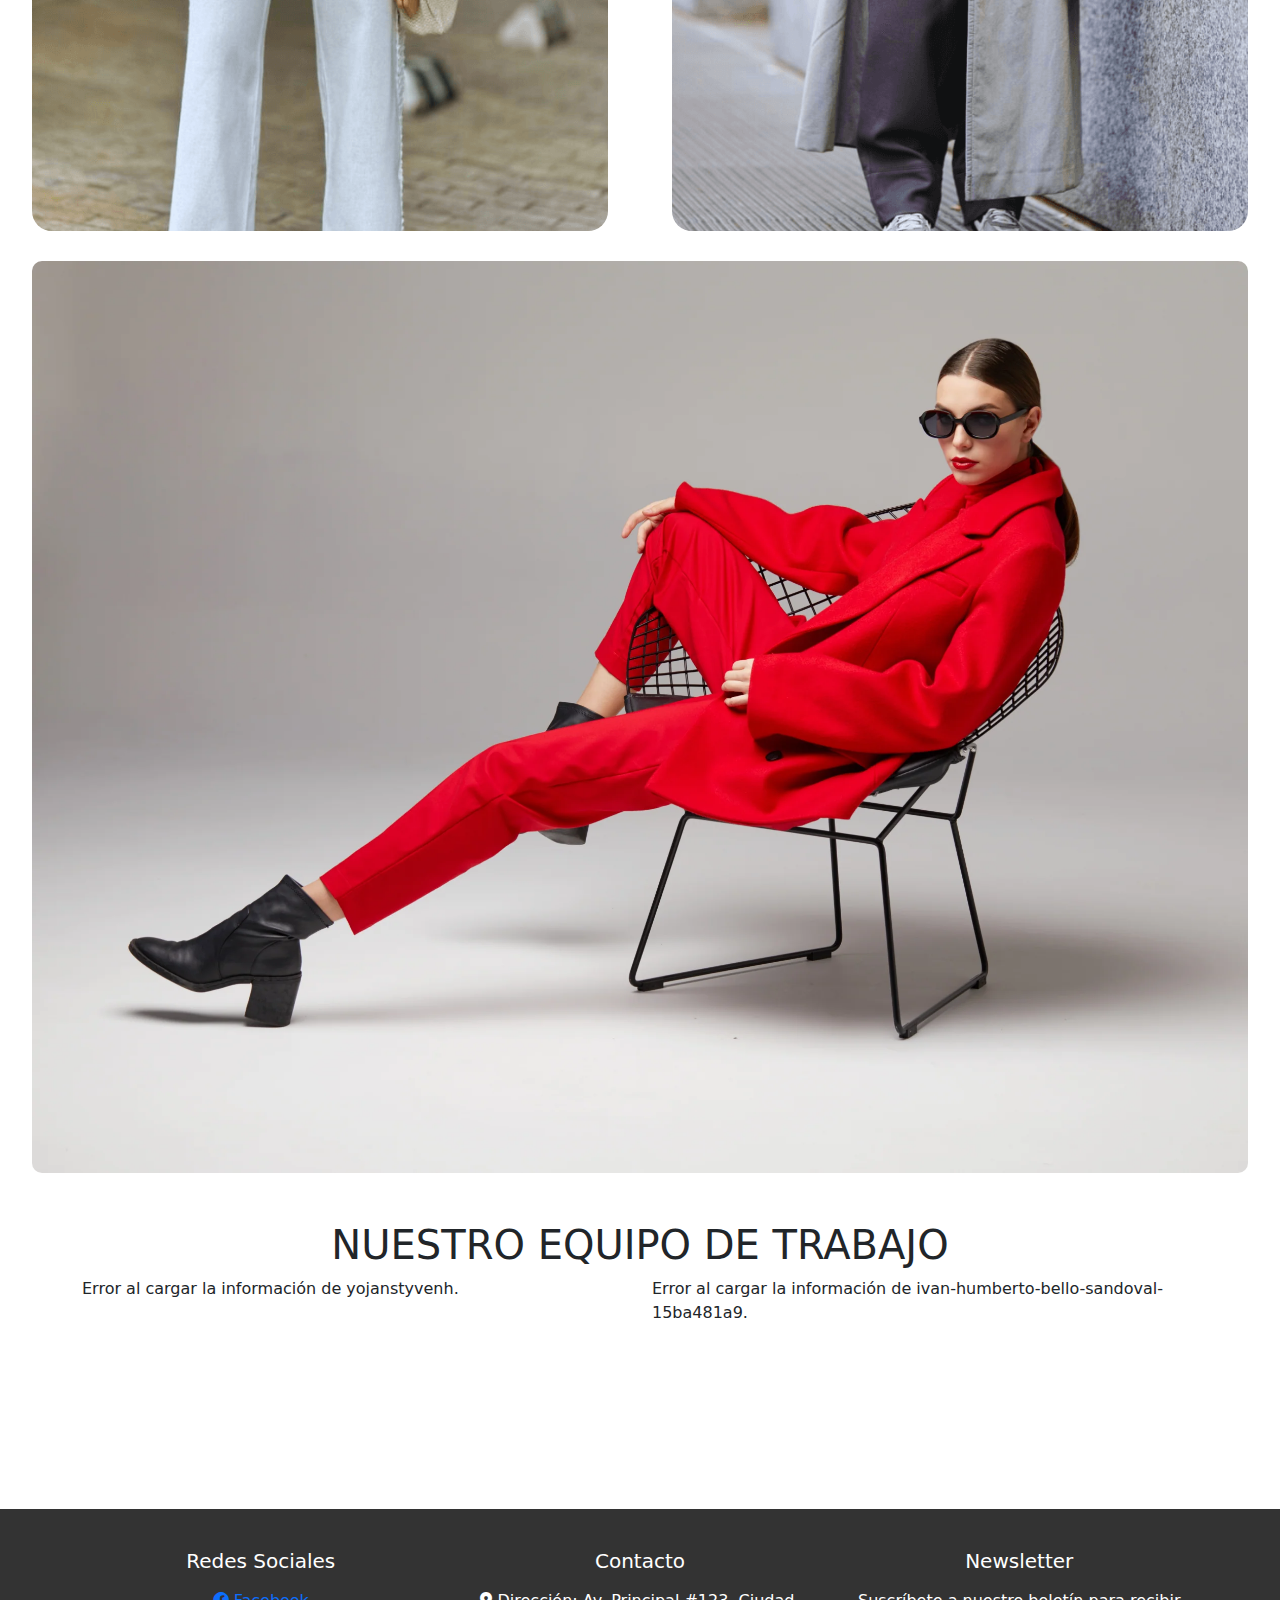
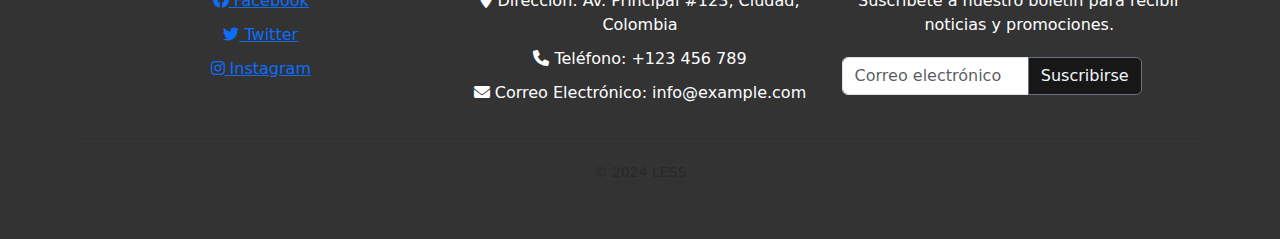
==== commit 668b0a6f: "Update" ====
--- a/index.html
+++ b/index.html
@@ -16,7 +16,9 @@
             <a class="navbar-brand" href="index.html">LESS!</a>
             <div class="nav-icons d-flex d-lg-none">
                 <a href="#" class="nav-link"><i class="fas fa-shopping-cart"></i></a>
-                <a href="#" class="nav-link" data-bs-toggle="modal" data-bs-target="#userModal"><i class="fas fa-user"></i></a>
+                <!-- <a href="#" class="nav-link" data-bs-toggle="modal" data-bs-target="#userModal"><i class="fas fa-user"></i></a> -->
+                <!-- <a href="login/login.html" class="nav-link" id="loggIn"><i class="fas fa-user"></i> Iniciar Sesion</a>
+                <a href="#" class="nav-link" style="display: none;" id="logOut"><i class="fa-solid fa-right-from-bracket"></i> Cerrar Sesion</a> -->
             </div>
             <button class="navbar-toggler" type="button" data-bs-toggle="collapse" data-bs-target="#navbarNavAltMarkup" aria-controls="navbarNavAltMarkup" aria-expanded="false" aria-label="Toggle navigation">
                 <span class="navbar-toggler-icon"></span>
--- a/styles.css
+++ b/styles.css
@@ -122,6 +122,10 @@
 }
 
 
+.mt-5 {
+    margin-top: 7rem!important;
+    margin-bottom: 9rem !important;
+}
 
 
 /* Media Queries para pantallas más pequeñas */
--- a/categorias/hombre.css
+++ b/categorias/hombre.css
@@ -40,6 +40,17 @@
     padding: 80px 0;
 }
 
+.nav-link:focus, .nav-link:hover {
+  color: #ffffff !important;
+}
+
+.nav-link {
+  display: block;
+  padding: .5rem 1rem;
+  color: #b0b3b6 !important;
+  text-decoration: none;
+  transition: color .15s ease-in-out,background-color .15s ease-in-out,border-color .15s ease-in-out;
+}
 
 .flex-container {
     display: flex;
